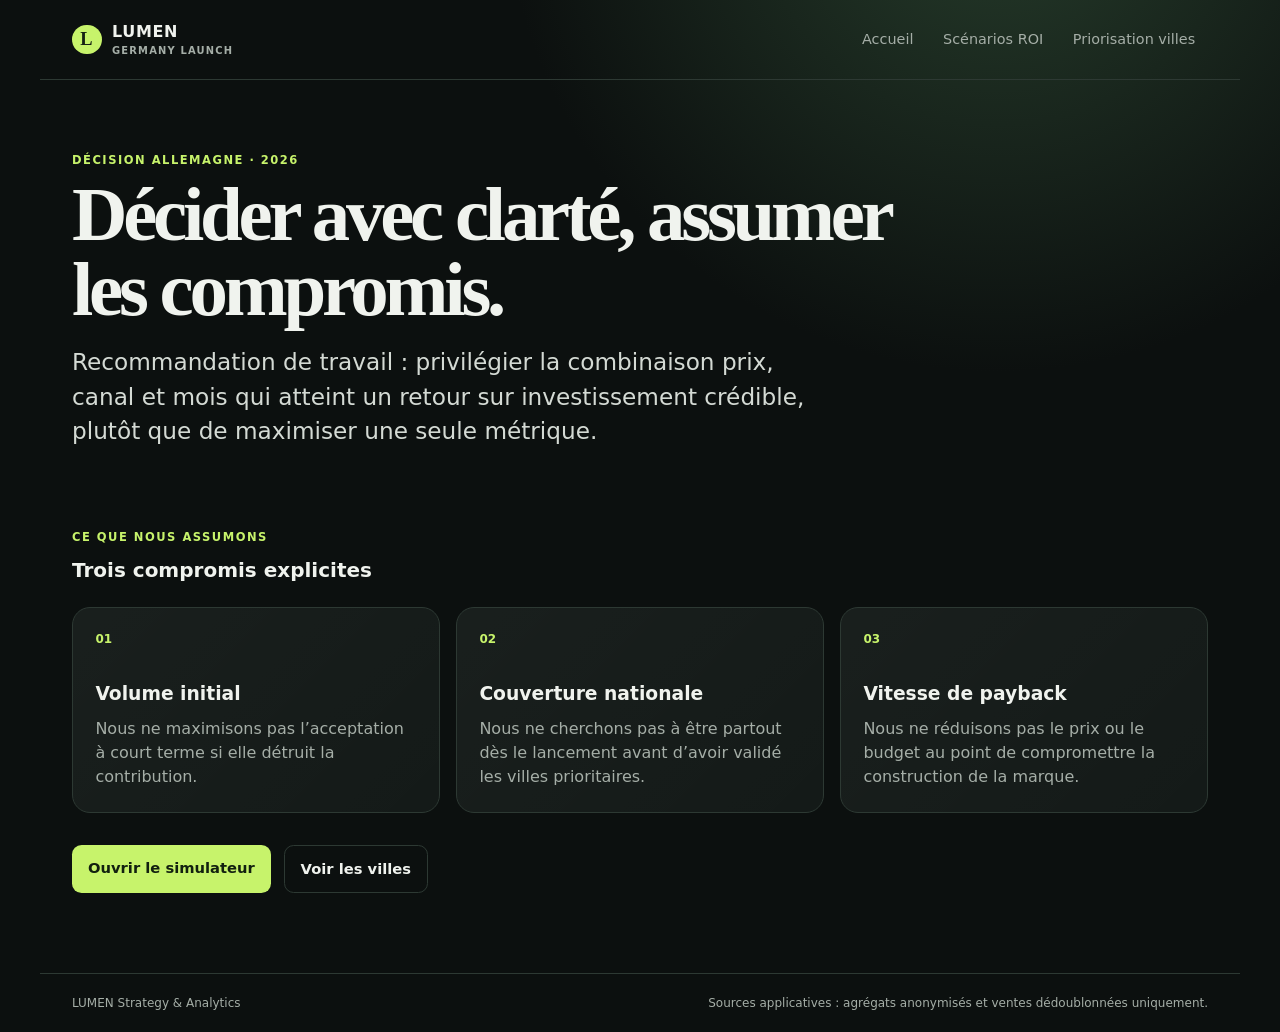
==== index.html @ 2d3fe807 "feat: add LUMEN decision app shell" ====
<!doctype html>
<html lang="fr">
  <head>
    <meta charset="UTF-8" />
    <meta name="viewport" content="width=device-width, initial-scale=1.0" />
    <meta
      name="description"
      content="LUMEN Germany launch decision workspace: ROI scenarios and city prioritisation."
    />
    <title>LUMEN — Germany launch decision</title>
    <link rel="stylesheet" href="styles.css" />
  </head>
  <body>
    <a class="skip-link" href="#main-content">Aller au contenu</a>
    <header class="site-header">
      <a class="brand" href="#home" aria-label="LUMEN, accueil">
        <span class="brand-mark">L</span>
        <span>LUMEN <small>Germany launch</small></span>
      </a>
      <nav class="main-nav" aria-label="Navigation principale">
        <a href="#home" data-route-link="home">Accueil</a>
        <a href="#simulator" data-route-link="simulator">Scénarios ROI</a>
        <a href="#cities" data-route-link="cities">Priorisation villes</a>
      </nav>
    </header>

    <main id="main-content" class="app-shell">
      <section id="home" class="view" data-view="home" aria-labelledby="home-title">
        <p class="eyebrow">Décision Allemagne · 2026</p>
        <h1 id="home-title">Décider avec clarté, assumer les compromis.</h1>
        <p class="recommendation">
          Recommandation de travail : privilégier la combinaison prix, canal et mois qui atteint un
          retour sur investissement crédible, plutôt que de maximiser une seule métrique.
        </p>

        <div class="section-heading">
          <p class="eyebrow">Ce que nous assumons</p>
          <h2>Trois compromis explicites</h2>
        </div>
        <div class="tradeoff-grid">
          <article class="tradeoff-card">
            <span class="card-index">01</span>
            <h3>Volume initial</h3>
            <p>Nous ne maximisons pas l’acceptation à court terme si elle détruit la contribution.</p>
          </article>
          <article class="tradeoff-card">
            <span class="card-index">02</span>
            <h3>Couverture nationale</h3>
            <p>Nous ne cherchons pas à être partout dès le lancement avant d’avoir validé les villes prioritaires.</p>
          </article>
          <article class="tradeoff-card">
            <span class="card-index">03</span>
            <h3>Vitesse de payback</h3>
            <p>Nous ne réduisons pas le prix ou le budget au point de compromettre la construction de la marque.</p>
          </article>
        </div>

        <div class="home-actions">
          <a class="button button-primary" href="#simulator">Ouvrir le simulateur</a>
          <a class="button button-secondary" href="#cities">Voir les villes</a>
        </div>
      </section>

      <section id="simulator" class="view" data-view="simulator" aria-labelledby="simulator-title" hidden>
        <div class="view-header">
          <div>
            <p class="eyebrow">Outil central</p>
            <h1 id="simulator-title">Simulateur ROI / scénario</h1>
          </div>
          <span class="status-pill" data-data-status>Connexion aux données agrégées…</span>
        </div>
        <p class="lede">Configurez un scénario de lancement ; les calculs seront ajoutés dans l’étape suivante.</p>

        <div class="simulator-layout">
          <section class="panel controls-panel" aria-labelledby="scenario-inputs-title">
            <div class="panel-heading">
              <p class="eyebrow">Entrées</p>
              <h2 id="scenario-inputs-title">Scénario</h2>
            </div>
            <div class="control-grid">
              <label>Prix public <span>À configurer</span><div class="control-placeholder"></div></label>
              <label>Mix de canaux <span>À configurer</span><div class="control-placeholder"></div></label>
              <label>Budget marketing <span>À configurer</span><div class="control-placeholder"></div></label>
              <label>Mois de lancement <span>À configurer</span><div class="control-placeholder"></div></label>
            </div>
          </section>

          <section class="panel results-panel" aria-labelledby="scenario-results-title">
            <div class="panel-heading">
              <p class="eyebrow">Sortie</p>
              <h2 id="scenario-results-title">Lecture du scénario</h2>
            </div>
            <div class="metric-grid" aria-label="Indicateurs de scénario à venir">
              <div><span>Contribution unitaire</span><strong>—</strong></div>
              <div><span>CAC estimé</span><strong>—</strong></div>
              <div><span>LTV : CAC</span><strong>—</strong></div>
              <div><span>Payback estimé</span><strong>—</strong></div>
            </div>
            <p class="empty-state">Les résultats seront calculés à précision complète puis arrondis uniquement à l’affichage.</p>
          </section>
        </div>

        <div class="diagnostic-grid">
          <section class="panel diagnostic-card" aria-labelledby="positioning-title">
            <p class="eyebrow">Diagnostic intégré</p>
            <h2 id="positioning-title">Positionnement prix</h2>
            <div class="chart-placeholder" aria-label="Emplacement du graphique de positionnement">Benchmark concurrentiel à venir</div>
          </section>
          <section class="panel diagnostic-card" aria-labelledby="timing-title">
            <p class="eyebrow">Diagnostic intégré</p>
            <h2 id="timing-title">Fenêtre de lancement</h2>
            <div class="chart-placeholder" aria-label="Emplacement du diagnostic de timing">Saisonnalité et contexte promotionnel à venir</div>
          </section>
        </div>
      </section>

      <section id="cities" class="view" data-view="cities" aria-labelledby="cities-title" hidden>
        <div class="view-header">
          <div>
            <p class="eyebrow">Où lancer</p>
            <h1 id="cities-title">Priorisation des villes</h1>
          </div>
          <span class="status-pill" data-data-status>Connexion aux données agrégées…</span>
        </div>
        <p class="lede">Le classement utilisera les agrégats ville entière. Les signaux segmentaires resteront accompagnés de leur niveau de fiabilité.</p>

        <section class="panel city-panel" aria-labelledby="city-ranking-title">
          <div class="panel-heading">
            <p class="eyebrow">Classement à venir</p>
            <h2 id="city-ranking-title">Villes candidates</h2>
          </div>
          <div class="table-placeholder" role="table" aria-label="Emplacement du classement des villes">
            <div role="row" class="table-header"><span>Rang</span><span>Ville</span><span>Signal client</span><span>Fiabilité</span></div>
            <div class="empty-state">Les agrégats de ville seront affichés ici, sans exposition des réponses individuelles.</div>
          </div>
        </section>
      </section>
    </main>

    <footer class="site-footer">
      <span>LUMEN Strategy &amp; Analytics</span>
      <span>Sources applicatives : agrégats anonymisés et ventes dédoublonnées uniquement.</span>
    </footer>
    <script src="app.js"></script>
  </body>
</html>
---- styles.css ----
:root {
  color-scheme: dark;
  --bg: #0c100f;
  --surface: #141a18;
  --surface-raised: #1b2420;
  --line: #2d3933;
  --text: #f0f3ee;
  --muted: #a5aea7;
  --accent: #c7f36b;
  --accent-deep: #97c646;
  --warning: #ffcb6b;
  --radius: 18px;
}

* { box-sizing: border-box; }
html { background: var(--bg); }
body { margin: 0; min-width: 320px; background: radial-gradient(circle at 78% -12%, #263c2b 0, transparent 31rem), var(--bg); color: var(--text); font: 16px/1.5 Inter, ui-sans-serif, system-ui, -apple-system, BlinkMacSystemFont, "Segoe UI", sans-serif; }
a { color: inherit; text-decoration: none; }

.skip-link { position: fixed; left: 1rem; top: -5rem; z-index: 10; padding: .7rem 1rem; border-radius: .5rem; background: var(--accent); color: #10150e; }
.skip-link:focus { top: 1rem; }
.site-header, .site-footer { display: flex; align-items: center; justify-content: space-between; gap: 1rem; max-width: 1200px; margin: 0 auto; padding: 1.25rem 2rem; }
.site-header { border-bottom: 1px solid var(--line); }
.brand { display: flex; align-items: center; gap: .65rem; font-weight: 750; letter-spacing: .04em; }
.brand-mark { display: grid; place-items: center; width: 1.85rem; height: 1.85rem; border-radius: 50%; background: var(--accent); color: #152014; font-family: Georgia, serif; font-size: 1.15rem; }
.brand small { display: block; color: var(--muted); font-size: .62rem; font-weight: 600; letter-spacing: .12em; text-transform: uppercase; }
.main-nav { display: flex; gap: .25rem; }
.main-nav a { padding: .55rem .8rem; border-radius: .5rem; color: var(--muted); font-size: .9rem; }
.main-nav a:hover, .main-nav a[aria-current="page"] { background: var(--surface-raised); color: var(--text); }

.app-shell { max-width: 1200px; min-height: calc(100vh - 146px); margin: 0 auto; padding: 4.5rem 2rem 5rem; }
.view { animation: appear .2s ease-out; }
@keyframes appear { from { opacity: 0; transform: translateY(5px); } to { opacity: 1; transform: none; } }
h1, h2, h3, p { margin-top: 0; }
h1 { max-width: 850px; margin-bottom: 1.1rem; font-family: Georgia, "Times New Roman", serif; font-size: clamp(2.6rem, 6vw, 5.7rem); line-height: .97; letter-spacing: -.055em; }
h2 { margin-bottom: .45rem; font-size: 1.25rem; }
h3 { margin-bottom: .55rem; }
.eyebrow { margin-bottom: .55rem; color: var(--accent); font-size: .72rem; font-weight: 750; letter-spacing: .13em; text-transform: uppercase; }
.recommendation { max-width: 760px; margin-bottom: 5rem; color: #d4dad4; font-size: clamp(1.15rem, 2vw, 1.45rem); }
.section-heading { margin-bottom: 1.35rem; }
.tradeoff-grid, .diagnostic-grid { display: grid; grid-template-columns: repeat(3, 1fr); gap: 1rem; }
.tradeoff-card, .panel { border: 1px solid var(--line); border-radius: var(--radius); background: linear-gradient(135deg, rgba(255,255,255,.025), rgba(255,255,255,0)), var(--surface); }
.tradeoff-card { min-height: 190px; padding: 1.4rem; }
.tradeoff-card p { margin-bottom: 0; color: var(--muted); }
.card-index { display: block; margin-bottom: 2rem; color: var(--accent); font-size: .75rem; font-weight: 800; }
.home-actions { display: flex; gap: .8rem; margin-top: 2rem; }
.button { padding: .75rem 1rem; border-radius: .6rem; font-size: .92rem; font-weight: 750; }
.button-primary { background: var(--accent); color: #12200f; }
.button-secondary { border: 1px solid var(--line); color: var(--text); }

.view-header { display: flex; align-items: flex-start; justify-content: space-between; gap: 1rem; }
.view-header h1 { font-size: clamp(2.3rem, 5vw, 4.2rem); }
.lede { max-width: 710px; margin: 1rem 0 2.1rem; color: var(--muted); }
.status-pill { flex: 0 0 auto; margin-top: .2rem; padding: .35rem .55rem; border: 1px solid var(--line); border-radius: 999px; color: var(--muted); font-size: .72rem; }
.simulator-layout { display: grid; grid-template-columns: minmax(300px, .9fr) 1.1fr; gap: 1rem; }
.panel { padding: 1.45rem; }
.panel-heading { margin-bottom: 1.4rem; }
.panel-heading .eyebrow { margin-bottom: .25rem; }
.control-grid { display: grid; grid-template-columns: repeat(2, 1fr); gap: 1rem; }
.control-grid label { color: var(--text); font-size: .87rem; font-weight: 650; }
.control-grid label span { display: block; margin: .25rem 0 .45rem; color: var(--muted); font-size: .75rem; font-weight: 400; }
.control-placeholder { height: 2.3rem; border: 1px dashed #48584f; border-radius: .45rem; background: rgba(0,0,0,.1); }
.metric-grid { display: grid; grid-template-columns: repeat(2, 1fr); overflow: hidden; border: 1px solid var(--line); border-radius: .7rem; }
.metric-grid div { min-height: 105px; padding: 1rem; border-right: 1px solid var(--line); border-bottom: 1px solid var(--line); }
.metric-grid div:nth-child(2n) { border-right: 0; }
.metric-grid div:nth-last-child(-n+2) { border-bottom: 0; }
.metric-grid span { display: block; color: var(--muted); font-size: .78rem; }
.metric-grid strong { display: block; margin-top: .5rem; color: var(--accent); font-size: 1.65rem; }
.empty-state { margin: 1.25rem 0 0; color: var(--muted); font-size: .9rem; }
.diagnostic-grid { grid-template-columns: repeat(2, 1fr); margin-top: 1rem; }
.chart-placeholder { display: grid; place-items: center; min-height: 170px; border: 1px dashed #48584f; border-radius: .7rem; color: var(--muted); font-size: .88rem; }
.city-panel { max-width: 900px; }
.table-placeholder { overflow: hidden; border: 1px solid var(--line); border-radius: .7rem; }
.table-header { display: grid; grid-template-columns: 80px 1.2fr 1fr 1fr; gap: .5rem; padding: .8rem 1rem; background: var(--surface-raised); color: var(--muted); font-size: .76rem; font-weight: 750; text-transform: uppercase; letter-spacing: .07em; }
.table-placeholder .empty-state { padding: 2.2rem 1rem; margin: 0; text-align: center; }
.site-footer { border-top: 1px solid var(--line); color: var(--muted); font-size: .75rem; }

@media (max-width: 760px) {
  .site-header, .site-footer { padding: 1rem; }
  .site-header { align-items: flex-start; }
  .main-nav { flex-wrap: wrap; justify-content: flex-end; }
  .app-shell { padding: 3.3rem 1rem; }
  .tradeoff-grid, .simulator-layout, .diagnostic-grid { grid-template-columns: 1fr; }
  .view-header { display: block; }
  .status-pill { display: inline-block; margin-top: .25rem; }
  .control-grid { grid-template-columns: 1fr; }
  .site-footer { align-items: flex-start; flex-direction: column; }
}
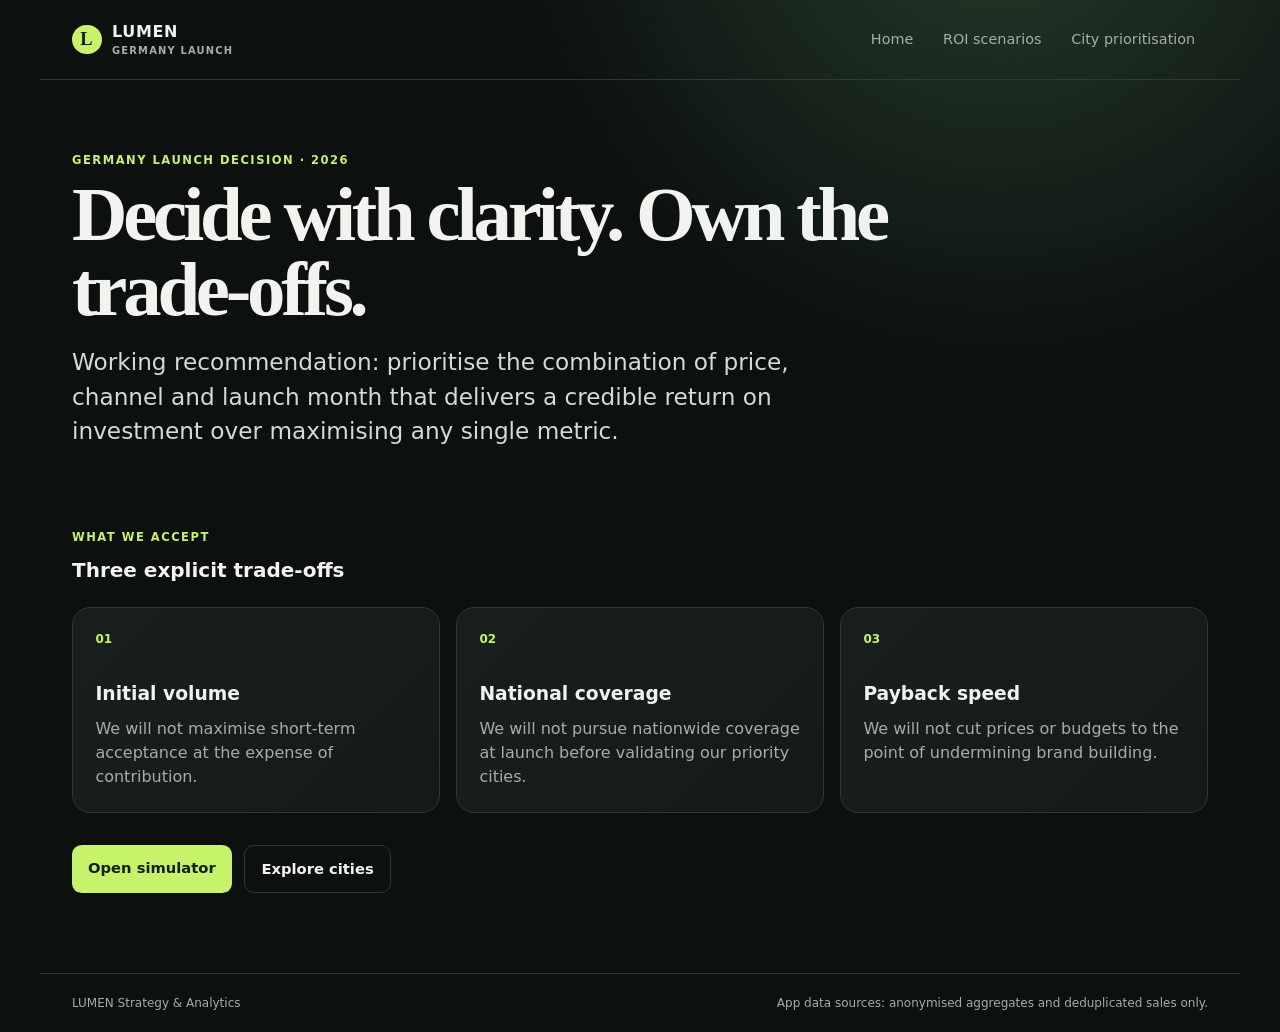
==== commit fbb8f592: "chore: translate app interface to English" ====
--- a/index.html
+++ b/index.html
@@ -1,5 +1,5 @@
 <!doctype html>
-<html lang="fr">
+<html lang="en">
   <head>
     <meta charset="UTF-8" />
     <meta name="viewport" content="width=device-width, initial-scale=1.0" />
@@ -11,105 +11,105 @@
     <link rel="stylesheet" href="styles.css" />
   </head>
   <body>
-    <a class="skip-link" href="#main-content">Aller au contenu</a>
+    <a class="skip-link" href="#main-content">Skip to content</a>
     <header class="site-header">
-      <a class="brand" href="#home" aria-label="LUMEN, accueil">
+      <a class="brand" href="#home" aria-label="LUMEN, home">
         <span class="brand-mark">L</span>
         <span>LUMEN <small>Germany launch</small></span>
       </a>
-      <nav class="main-nav" aria-label="Navigation principale">
-        <a href="#home" data-route-link="home">Accueil</a>
-        <a href="#simulator" data-route-link="simulator">Scénarios ROI</a>
-        <a href="#cities" data-route-link="cities">Priorisation villes</a>
+      <nav class="main-nav" aria-label="Main navigation">
+        <a href="#home" data-route-link="home">Home</a>
+        <a href="#simulator" data-route-link="simulator">ROI scenarios</a>
+        <a href="#cities" data-route-link="cities">City prioritisation</a>
       </nav>
     </header>
 
     <main id="main-content" class="app-shell">
       <section id="home" class="view" data-view="home" aria-labelledby="home-title">
-        <p class="eyebrow">Décision Allemagne · 2026</p>
-        <h1 id="home-title">Décider avec clarté, assumer les compromis.</h1>
+        <p class="eyebrow">Germany launch decision · 2026</p>
+        <h1 id="home-title">Decide with clarity. Own the trade-offs.</h1>
         <p class="recommendation">
-          Recommandation de travail : privilégier la combinaison prix, canal et mois qui atteint un
-          retour sur investissement crédible, plutôt que de maximiser une seule métrique.
+          Working recommendation: prioritise the combination of price, channel and launch month
+          that delivers a credible return on investment over maximising any single metric.
         </p>
 
         <div class="section-heading">
-          <p class="eyebrow">Ce que nous assumons</p>
-          <h2>Trois compromis explicites</h2>
+          <p class="eyebrow">What we accept</p>
+          <h2>Three explicit trade-offs</h2>
         </div>
         <div class="tradeoff-grid">
           <article class="tradeoff-card">
             <span class="card-index">01</span>
-            <h3>Volume initial</h3>
-            <p>Nous ne maximisons pas l’acceptation à court terme si elle détruit la contribution.</p>
+            <h3>Initial volume</h3>
+            <p>We will not maximise short-term acceptance at the expense of contribution.</p>
           </article>
           <article class="tradeoff-card">
             <span class="card-index">02</span>
-            <h3>Couverture nationale</h3>
-            <p>Nous ne cherchons pas à être partout dès le lancement avant d’avoir validé les villes prioritaires.</p>
+            <h3>National coverage</h3>
+            <p>We will not pursue nationwide coverage at launch before validating our priority cities.</p>
           </article>
           <article class="tradeoff-card">
             <span class="card-index">03</span>
-            <h3>Vitesse de payback</h3>
-            <p>Nous ne réduisons pas le prix ou le budget au point de compromettre la construction de la marque.</p>
+            <h3>Payback speed</h3>
+            <p>We will not cut prices or budgets to the point of undermining brand building.</p>
           </article>
         </div>
 
         <div class="home-actions">
-          <a class="button button-primary" href="#simulator">Ouvrir le simulateur</a>
-          <a class="button button-secondary" href="#cities">Voir les villes</a>
+          <a class="button button-primary" href="#simulator">Open simulator</a>
+          <a class="button button-secondary" href="#cities">Explore cities</a>
         </div>
       </section>
 
       <section id="simulator" class="view" data-view="simulator" aria-labelledby="simulator-title" hidden>
         <div class="view-header">
           <div>
-            <p class="eyebrow">Outil central</p>
-            <h1 id="simulator-title">Simulateur ROI / scénario</h1>
+            <p class="eyebrow">Core tool</p>
+            <h1 id="simulator-title">ROI / scenario simulator</h1>
           </div>
-          <span class="status-pill" data-data-status>Connexion aux données agrégées…</span>
+          <span class="status-pill" data-data-status>Connecting to aggregated data…</span>
         </div>
-        <p class="lede">Configurez un scénario de lancement ; les calculs seront ajoutés dans l’étape suivante.</p>
+        <p class="lede">Configure a launch scenario; calculations will be added in the next step.</p>
 
         <div class="simulator-layout">
           <section class="panel controls-panel" aria-labelledby="scenario-inputs-title">
             <div class="panel-heading">
-              <p class="eyebrow">Entrées</p>
-              <h2 id="scenario-inputs-title">Scénario</h2>
+              <p class="eyebrow">Inputs</p>
+              <h2 id="scenario-inputs-title">Scenario</h2>
             </div>
             <div class="control-grid">
-              <label>Prix public <span>À configurer</span><div class="control-placeholder"></div></label>
-              <label>Mix de canaux <span>À configurer</span><div class="control-placeholder"></div></label>
-              <label>Budget marketing <span>À configurer</span><div class="control-placeholder"></div></label>
-              <label>Mois de lancement <span>À configurer</span><div class="control-placeholder"></div></label>
+              <label>Retail price <span>To be configured</span><div class="control-placeholder"></div></label>
+              <label>Channel mix <span>To be configured</span><div class="control-placeholder"></div></label>
+              <label>Marketing budget <span>To be configured</span><div class="control-placeholder"></div></label>
+              <label>Launch month <span>To be configured</span><div class="control-placeholder"></div></label>
             </div>
           </section>
 
           <section class="panel results-panel" aria-labelledby="scenario-results-title">
             <div class="panel-heading">
-              <p class="eyebrow">Sortie</p>
-              <h2 id="scenario-results-title">Lecture du scénario</h2>
+              <p class="eyebrow">Output</p>
+              <h2 id="scenario-results-title">Scenario results</h2>
             </div>
-            <div class="metric-grid" aria-label="Indicateurs de scénario à venir">
-              <div><span>Contribution unitaire</span><strong>—</strong></div>
-              <div><span>CAC estimé</span><strong>—</strong></div>
+            <div class="metric-grid" aria-label="Scenario metrics coming soon">
+              <div><span>Unit contribution</span><strong>—</strong></div>
+              <div><span>Estimated CAC</span><strong>—</strong></div>
               <div><span>LTV : CAC</span><strong>—</strong></div>
-              <div><span>Payback estimé</span><strong>—</strong></div>
+              <div><span>Estimated payback</span><strong>—</strong></div>
             </div>
-            <p class="empty-state">Les résultats seront calculés à précision complète puis arrondis uniquement à l’affichage.</p>
+            <p class="empty-state">Results will be calculated at full precision and rounded only for display.</p>
           </section>
         </div>
 
         <div class="diagnostic-grid">
           <section class="panel diagnostic-card" aria-labelledby="positioning-title">
-            <p class="eyebrow">Diagnostic intégré</p>
-            <h2 id="positioning-title">Positionnement prix</h2>
-            <div class="chart-placeholder" aria-label="Emplacement du graphique de positionnement">Benchmark concurrentiel à venir</div>
+            <p class="eyebrow">Integrated diagnostic</p>
+            <h2 id="positioning-title">Price positioning</h2>
+            <div class="chart-placeholder" aria-label="Price positioning chart placeholder">Competitor benchmark coming soon</div>
           </section>
           <section class="panel diagnostic-card" aria-labelledby="timing-title">
-            <p class="eyebrow">Diagnostic intégré</p>
-            <h2 id="timing-title">Fenêtre de lancement</h2>
-            <div class="chart-placeholder" aria-label="Emplacement du diagnostic de timing">Saisonnalité et contexte promotionnel à venir</div>
+            <p class="eyebrow">Integrated diagnostic</p>
+            <h2 id="timing-title">Launch window</h2>
+            <div class="chart-placeholder" aria-label="Launch timing diagnostic placeholder">Seasonality and promotional context coming soon</div>
           </section>
         </div>
       </section>
@@ -117,21 +117,21 @@
       <section id="cities" class="view" data-view="cities" aria-labelledby="cities-title" hidden>
         <div class="view-header">
           <div>
-            <p class="eyebrow">Où lancer</p>
-            <h1 id="cities-title">Priorisation des villes</h1>
+            <p class="eyebrow">Where to launch</p>
+            <h1 id="cities-title">City prioritisation</h1>
           </div>
-          <span class="status-pill" data-data-status>Connexion aux données agrégées…</span>
+          <span class="status-pill" data-data-status>Connecting to aggregated data…</span>
         </div>
-        <p class="lede">Le classement utilisera les agrégats ville entière. Les signaux segmentaires resteront accompagnés de leur niveau de fiabilité.</p>
+        <p class="lede">Rankings will use city-level aggregates. Segment insights will include their sample reliability level.</p>
 
         <section class="panel city-panel" aria-labelledby="city-ranking-title">
           <div class="panel-heading">
-            <p class="eyebrow">Classement à venir</p>
-            <h2 id="city-ranking-title">Villes candidates</h2>
+            <p class="eyebrow">Rankings coming soon</p>
+            <h2 id="city-ranking-title">Candidate cities</h2>
           </div>
-          <div class="table-placeholder" role="table" aria-label="Emplacement du classement des villes">
-            <div role="row" class="table-header"><span>Rang</span><span>Ville</span><span>Signal client</span><span>Fiabilité</span></div>
-            <div class="empty-state">Les agrégats de ville seront affichés ici, sans exposition des réponses individuelles.</div>
+          <div class="table-placeholder" role="table" aria-label="City rankings placeholder">
+            <div role="row" class="table-header"><span>Rank</span><span>City</span><span>Customer signal</span><span>Reliability</span></div>
+            <div class="empty-state">City-level aggregates will appear here, with no individual responses exposed.</div>
           </div>
         </section>
       </section>
@@ -139,7 +139,7 @@
 
     <footer class="site-footer">
       <span>LUMEN Strategy &amp; Analytics</span>
-      <span>Sources applicatives : agrégats anonymisés et ventes dédoublonnées uniquement.</span>
+      <span>App data sources: anonymised aggregates and deduplicated sales only.</span>
     </footer>
     <script src="app.js"></script>
   </body>
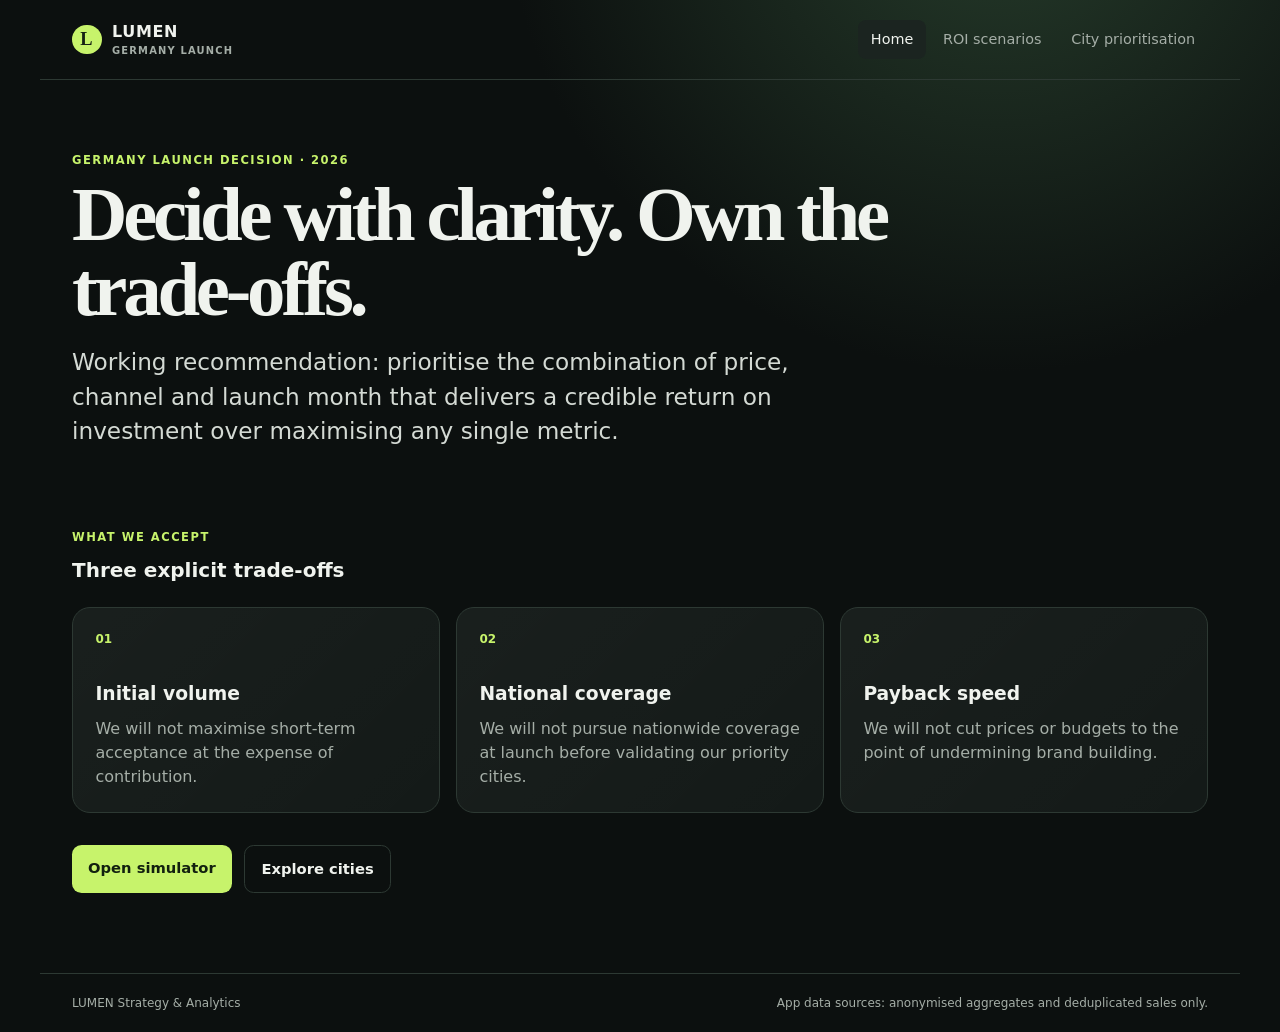
==== commit bea36b45: "feat: wire simulator UI to calculation engine" ====
--- a/index.html
+++ b/index.html
@@ -67,9 +67,9 @@
             <p class="eyebrow">Core tool</p>
             <h1 id="simulator-title">ROI / scenario simulator</h1>
           </div>
-          <span class="status-pill" data-data-status>Connecting to aggregated data…</span>
+          <span class="status-pill" id="simulator-status" role="status">Loading simulator…</span>
         </div>
-        <p class="lede">Configure a launch scenario; calculations will be added in the next step.</p>
+        <p class="lede">Adjust price, channel mix, marketing budget and CAC to see the return and the trade-off you are choosing.</p>
 
         <div class="simulator-layout">
           <section class="panel controls-panel" aria-labelledby="scenario-inputs-title">
@@ -77,12 +77,36 @@
               <p class="eyebrow">Inputs</p>
               <h2 id="scenario-inputs-title">Scenario</h2>
             </div>
-            <div class="control-grid">
-              <label>Retail price <span>To be configured</span><div class="control-placeholder"></div></label>
-              <label>Channel mix <span>To be configured</span><div class="control-placeholder"></div></label>
-              <label>Marketing budget <span>To be configured</span><div class="control-placeholder"></div></label>
-              <label>Launch month <span>To be configured</span><div class="control-placeholder"></div></label>
-            </div>
+            <form id="scenario-form">
+              <fieldset id="scenario-controls" disabled>
+                <legend class="sr-only">Launch scenario inputs</legend>
+                <div class="control-grid">
+                  <label for="price">Retail price (€)
+                    <span>Acceptance tested from €1.79 to €2.59</span>
+                    <input id="price" name="price" type="number" min="0.01" step="0.01" value="2.29" required>
+                  </label>
+                  <label for="budget">Marketing budget (€)
+                    <span>Total acquisition spend</span>
+                    <input id="budget" name="budget" type="number" min="0.01" step="0.01" value="120000" required>
+                  </label>
+                  <label for="cac">CAC (€ / acquired customer)
+                    <span>Your scenario assumption</span>
+                    <input id="cac" name="cac" type="number" min="0.01" step="0.01" value="44" required>
+                  </label>
+                </div>
+                <fieldset class="channel-mix">
+                  <legend>Channel mix · share of units (%)</legend>
+                  <div class="control-grid">
+                    <label for="mix-dtc">DTC Online<input id="mix-dtc" type="number" min="0" max="100" step="0.1" value="40" required></label>
+                    <label for="mix-retail">Retail/Grocery<input id="mix-retail" type="number" min="0" max="100" step="0.1" value="30" required></label>
+                    <label for="mix-gym">Gym &amp; Office<input id="mix-gym" type="number" min="0" max="100" step="0.1" value="30" required></label>
+                  </div>
+                  <p id="mix-total" class="input-help">Total: 100%. Shares must add up to 100%.</p>
+                </fieldset>
+              </fieldset>
+              <p id="scenario-error" class="validation-message" role="alert" hidden></p>
+              <button id="retry-simulator" class="button button-secondary" type="button" hidden>Retry loading</button>
+            </form>
           </section>
 
           <section class="panel results-panel" aria-labelledby="scenario-results-title">
@@ -90,13 +114,30 @@
               <p class="eyebrow">Output</p>
               <h2 id="scenario-results-title">Scenario results</h2>
             </div>
-            <div class="metric-grid" aria-label="Scenario metrics coming soon">
-              <div><span>Unit contribution</span><strong>—</strong></div>
-              <div><span>Estimated CAC</span><strong>—</strong></div>
-              <div><span>LTV : CAC</span><strong>—</strong></div>
-              <div><span>Estimated payback</span><strong>—</strong></div>
+            <div id="scenario-output" aria-live="polite" aria-atomic="true">
+              <div class="metric-grid" aria-label="Calculated scenario metrics">
+                <div><span>Unit contribution</span><strong data-metric="contribution">—</strong></div>
+                <div><span>CAC assumption</span><strong data-metric="cac">—</strong></div>
+                <div><span>LTV : CAC</span><strong data-metric="ratio">—</strong></div>
+                <div><span>Estimated payback</span><strong data-metric="payback">—</strong></div>
+                <div><span>Estimated acceptance</span><strong data-metric="acceptance">—</strong></div>
+                <div><span>Expected customers acquired</span><strong data-metric="customers">—</strong></div>
+                <div><span>Contribution LTV</span><strong data-metric="ltv">—</strong></div>
+                <div><span>Gap to 3:1 target</span><strong data-metric="gap">—</strong></div>
+              </div>
+              <p id="target-status" class="target-status"></p>
+              <p id="scenario-warning" class="validation-message" hidden></p>
+              <div class="decision-note">
+                <h3>Who this serves — and what we give up</h3>
+                <p id="scenario-tradeoff">Your scenario assessment will appear once the inputs are ready.</p>
+              </div>
             </div>
-            <p class="empty-state">Results will be calculated at full precision and rounded only for display.</p>
+            <details class="model-notes">
+              <summary>How to read these results</summary>
+              <p>Clients acquired = budget / CAC. Acceptance is a separate survey estimate; it is not applied a second time to customer acquisition. Increasing budget scales customers, not per-customer returns.</p>
+              <p>LTV and payback assume stable monthly purchases and an extrapolated customer lifetime calibrated from the historical LTV treated as net revenue. These are scenario assumptions, not observed German retention.</p>
+              <p>The leadership assessment uses €2.19 as a premium-price proxy for Jonas and the 3:1 return target for Elena. It does not measure brand perception or prove a launch recommendation. Under a fixed lifetime, LTV:CAC and payback are mathematically linked.</p>
+            </details>
           </section>
         </div>
 
@@ -141,6 +182,6 @@
       <span>LUMEN Strategy &amp; Analytics</span>
       <span>App data sources: anonymised aggregates and deduplicated sales only.</span>
     </footer>
-    <script src="app.js"></script>
+    <script type="module" src="app.js"></script>
   </body>
 </html>
--- a/styles.css
+++ b/styles.css
@@ -60,6 +60,27 @@
 .control-grid label { color: var(--text); font-size: .87rem; font-weight: 650; }
 .control-grid label span { display: block; margin: .25rem 0 .45rem; color: var(--muted); font-size: .75rem; font-weight: 400; }
 .control-placeholder { height: 2.3rem; border: 1px dashed #48584f; border-radius: .45rem; background: rgba(0,0,0,.1); }
+fieldset { min-width: 0; }
+#scenario-controls { margin: 0; padding: 0; border: 0; }
+.sr-only { position: absolute; width: 1px; height: 1px; overflow: hidden; clip-path: inset(50%); white-space: nowrap; }
+input { display: block; width: 100%; min-width: 0; margin-top: .45rem; padding: .65rem; border: 1px solid #59665e; border-radius: .45rem; background: var(--bg); color: var(--text); font: inherit; }
+input:focus-visible, button:focus-visible, a:focus-visible, summary:focus-visible { outline: 2px solid var(--accent); outline-offset: 3px; }
+input[aria-invalid="true"] { border-color: var(--warning); }
+.channel-mix { margin: 1.4rem 0 0; padding: 1rem; border: 1px solid var(--line); border-radius: .6rem; }
+.channel-mix legend { font-size: .85rem; }
+.input-help, .model-notes { color: var(--muted); font-size: .82rem; }
+.input-help { margin: 1rem 0 0; }
+.validation-message { color: var(--warning); font-size: .87rem; margin: 1rem 0; }
+.target-status { margin: 1rem 0; font-weight: 700; }
+.target-status[data-state="pass"] { color: var(--accent); }
+.target-status[data-state="fail"] { color: var(--warning); }
+.decision-note { padding: 1rem; border-left: 3px solid var(--accent); background: var(--surface-raised); border-radius: .3rem; }
+.decision-note h3 { font-size: .95rem; }
+.decision-note p { margin: 0; font-size: .92rem; }
+.model-notes { margin-top: 1rem; }
+.model-notes summary { cursor: pointer; }
+.model-notes p { margin: .8rem 0 0; }
+button { cursor: pointer; font-family: inherit; }
 .metric-grid { display: grid; grid-template-columns: repeat(2, 1fr); overflow: hidden; border: 1px solid var(--line); border-radius: .7rem; }
 .metric-grid div { min-height: 105px; padding: 1rem; border-right: 1px solid var(--line); border-bottom: 1px solid var(--line); }
 .metric-grid div:nth-child(2n) { border-right: 0; }
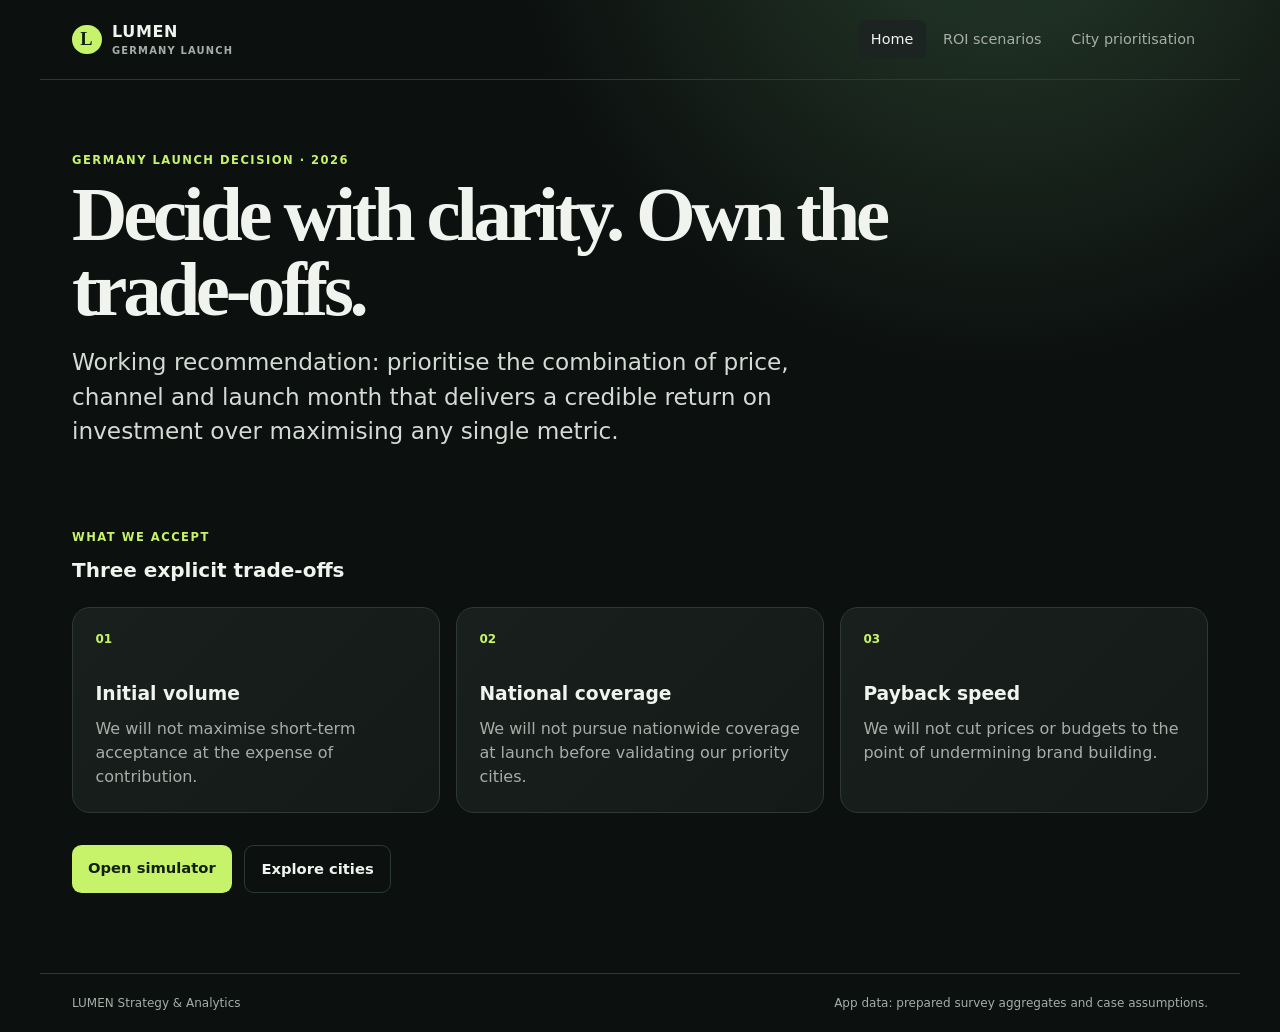
==== commit 25f51a5a: "feat: add city prioritisation with adjustable criteria" ====
--- a/index.html
+++ b/index.html
@@ -161,26 +161,86 @@
             <p class="eyebrow">Where to launch</p>
             <h1 id="cities-title">City prioritisation</h1>
           </div>
-          <span class="status-pill" data-data-status>Connecting to aggregated data…</span>
-        </div>
-        <p class="lede">Rankings will use city-level aggregates. Segment insights will include their sample reliability level.</p>
-
-        <section class="panel city-panel" aria-labelledby="city-ranking-title">
+          <span class="status-pill" id="city-status" role="status">Loading city data…</span>
+        </div>
+        <p class="lede">Choose what matters for the first launch. Compare five cities on market size, growth and wellness survey share, and see the trade-off as you change the weights.</p>
+
+        <section class="panel city-weights" aria-labelledby="city-weights-title">
           <div class="panel-heading">
-            <p class="eyebrow">Rankings coming soon</p>
-            <h2 id="city-ranking-title">Candidate cities</h2>
+            <p class="eyebrow">Your criteria</p>
+            <h2 id="city-weights-title">What should lead the decision?</h2>
           </div>
-          <div class="table-placeholder" role="table" aria-label="City rankings placeholder">
-            <div role="row" class="table-header"><span>Rank</span><span>City</span><span>Customer signal</span><span>Reliability</span></div>
-            <div class="empty-state">City-level aggregates will appear here, with no individual responses exposed.</div>
-          </div>
+          <form id="city-form">
+            <fieldset id="city-controls" disabled>
+              <legend class="sr-only">Criterion importance, from 0 to 100; weights are normalised automatically</legend>
+              <div class="city-weight-grid">
+                <label for="weight-marketSizeEur"><span class="criterion-label"><i class="criterion-0"></i>Market size <output id="share-marketSizeEur" for="weight-marketSizeEur">—</output></span>
+                  <span class="weight-description">National market × illustrative regional share</span>
+                  <input id="weight-marketSizeEur" type="range" min="0" max="100" step="1" value="50" aria-describedby="city-weight-help">
+                </label>
+                <label for="weight-growth"><span class="criterion-label"><i class="criterion-1"></i>Regional growth <output id="share-growth" for="weight-growth">—</output></span>
+                  <span class="weight-description">Regional CAGR assumption from Exhibit 1</span>
+                  <input id="weight-growth" type="range" min="0" max="100" step="1" value="50" aria-describedby="city-weight-help">
+                </label>
+                <label for="weight-wellnessDensity"><span class="criterion-label"><i class="criterion-2"></i>Wellness density <output id="share-wellnessDensity" for="weight-wellnessDensity">—</output></span>
+                  <span class="weight-description">Proxy: wellness respondents / city sample</span>
+                  <input id="weight-wellnessDensity" type="range" min="0" max="100" step="1" value="50" aria-describedby="city-weight-help city-proxy-note">
+                </label>
+              </div>
+              <div class="city-weight-footer">
+                <p id="city-weight-help" class="input-help">Move importance from 0 to 100. Displayed weights divide each importance by their total. Equal weights are a starting point, not a recommendation.</p>
+                <button id="city-reset-weights" type="button" class="button button-secondary">Reset to equal weights</button>
+              </div>
+            </fieldset>
+          </form>
+          <p id="city-weight-summary" class="sr-only" aria-live="polite"></p>
+          <p id="city-error" class="validation-message" role="alert" hidden></p>
+          <button id="retry-cities" type="button" class="button button-secondary" hidden>Retry loading</button>
         </section>
+
+        <div id="city-results" hidden>
+          <section class="panel city-panel" aria-labelledby="city-ranking-title">
+            <div class="panel-heading">
+              <p class="eyebrow">Relative priorities</p>
+              <h2 id="city-ranking-title">Candidate cities</h2>
+              <p id="city-ranking-summary" aria-live="polite"></p>
+            </div>
+            <div class="city-table-scroll" role="region" aria-label="City ranking table; scroll horizontally on small screens" tabindex="0">
+              <table class="city-table">
+                <caption class="sr-only">Weighted city ranking with contributions, raw inputs and change from equal weights</caption>
+                <thead><tr><th scope="col">Rank</th><th scope="col">City / sample</th><th scope="col">Priority index / 100</th><th scope="col">Market size<br><small>2026 · illustrative</small></th><th scope="col">Growth<br><small>CAGR</small></th><th scope="col">Wellness<br><small>Survey share</small></th><th scope="col">Rank change<br><small>vs equal weights</small></th></tr></thead>
+                <tbody id="city-ranking-body"></tbody>
+              </table>
+            </div>
+            <p class="input-help">Bar colours match the three criteria above. Contributions add to the index before display rounding. Ties share a rank; tied cities appear alphabetically. Select a city to inspect its survey evidence.</p>
+            <div class="decision-note city-tradeoff"><h3>The trade-off</h3><p id="city-tradeoff"></p></div>
+            <details class="model-notes">
+              <summary>Scoring, sources and limits</summary>
+              <p id="city-source-context"></p>
+              <p>Each criterion is scaled across these five cities: 100 × (city value − lowest value) / (highest − lowest). The index is the sum of the three scaled values × your normalised weights. A criterion identical across all cities gets 50 for everyone. Zero means lowest in this comparison, not no opportunity.</p>
+              <p id="city-proxy-note">Wellness density is a proxy: the share of Urban Wellness Professionals among all respondents in each city. This is survey composition, not a measured population share or a count of wellness venues. The survey has not been population-weighted. City purchase intent is context only.</p>
+              <p>Reliability is a sample-size flag, not statistical confidence: n ≥ 15 reliable; n = 8–14 directional; n &lt; 8 insufficient. Only city-level inputs enter the ranking. All segment-level averages are diagnostic only; intent is withheld for n &lt; 8. Ranking is unavailable if a candidate city's total sample falls below 15.</p>
+              <p>The regional shares and growth rates are illustrative case assumptions. This screen does not estimate LUMEN market share, city acquisition costs, distribution access or city ROI. Small score gaps do not establish a meaningful difference.</p>
+            </details>
+            <p id="city-other-context" class="input-help"></p>
+          </section>
+
+          <section class="panel city-diagnostics" aria-labelledby="city-diagnostic-title">
+            <div class="city-diagnostic-heading">
+              <div><p class="eyebrow">Evidence behind the comparison</p><h2 id="city-diagnostic-title">City survey diagnostics</h2></div>
+              <label for="city-diagnostic-select">Inspect city <select id="city-diagnostic-select"></select></label>
+            </div>
+            <p id="city-survey-summary"></p>
+            <p class="input-help">Segment averages below never change the ranking. Small samples limit interpretation even when a city total passes the reliability threshold.</p>
+            <div id="city-segment-diagnostics" class="city-segment-grid"></div>
+          </section>
+        </div>
       </section>
     </main>
 
     <footer class="site-footer">
       <span>LUMEN Strategy &amp; Analytics</span>
-      <span>App data sources: anonymised aggregates and deduplicated sales only.</span>
+      <span>App data: prepared survey aggregates and case assumptions.</span>
     </footer>
     <script type="module" src="app.js"></script>
   </body>
--- a/styles.css
+++ b/styles.css
@@ -90,7 +90,51 @@
 .empty-state { margin: 1.25rem 0 0; color: var(--muted); font-size: .9rem; }
 .diagnostic-grid { grid-template-columns: repeat(2, 1fr); margin-top: 1rem; }
 .chart-placeholder { display: grid; place-items: center; min-height: 170px; border: 1px dashed #48584f; border-radius: .7rem; color: var(--muted); font-size: .88rem; }
-.city-panel { max-width: 900px; }
+.city-panel, .city-diagnostics { margin-top: 1rem; }
+.city-weight-grid { display: grid; grid-template-columns: repeat(3, minmax(0, 1fr)); gap: 1.5rem; }
+#city-controls { border: 0; padding: 0; margin: 0; }
+.criterion-label { display: flex; align-items: center; gap: .5rem; font-size: .9rem; font-weight: 650; }
+.criterion-label i { width: .6rem; height: .6rem; border-radius: 50%; flex-shrink: 0; }
+.criterion-label output { margin-left: auto; color: var(--accent); font-variant-numeric: tabular-nums; }
+.weight-description { display: block; min-height: 2.5rem; margin-top: .4rem; color: var(--muted); font-size: .75rem; }
+.city-weight-grid input { accent-color: var(--accent); padding: 0; cursor: pointer; min-height: 1.7rem; }
+.city-weight-footer { display: flex; align-items: center; gap: 1.5rem; margin-top: 1rem; }
+.city-weight-footer p { margin: 0; flex: 1; }
+.city-weight-footer button { flex-shrink: 0; }
+.city-table-scroll { overflow-x: auto; }
+.city-table-scroll:focus-visible, select:focus-visible { outline: 2px solid var(--accent); outline-offset: 3px; }
+.city-table { width: 100%; min-width: 820px; border-collapse: collapse; text-align: left; font-size: .85rem; }
+.city-table th, .city-table td { padding: 1rem .65rem; border-bottom: 1px solid var(--line); }
+.city-table thead th { background: var(--surface-raised); font-size: .75rem; color: var(--muted); }
+.city-table tbody th { min-width: 135px; }
+.city-table tbody tr:first-child { background: rgba(199, 243, 107, .04); }
+.city-table small { display: block; font-size: .69rem; font-weight: 400; color: var(--muted); }
+.city-table td:nth-child(3) { width: 30%; min-width: 210px; }
+.city-select { padding: .25rem 0; border: 0; border-bottom: 1px dotted var(--accent); background: transparent; color: var(--text); font-size: 1rem; font-weight: 700; }
+.city-select:hover { color: var(--accent); }
+.city-rank { color: var(--accent); font-size: 1.4rem; }
+.rank-change { white-space: nowrap; font-variant-numeric: tabular-nums; }
+.score-bar { display: flex; width: 100%; height: .45rem; background: var(--bg); border-radius: .2rem; overflow: hidden; margin: .4rem 0; }
+.criterion-0 { background: var(--accent); }
+.criterion-1 { background: #78c8e6; }
+.criterion-2 { background: #c7a1ee; }
+.city-tradeoff { margin-top: 1.3rem; }
+.city-diagnostic-heading { display: flex; justify-content: space-between; align-items: center; gap: 1rem; margin-bottom: 1rem; }
+.city-diagnostic-heading label { font-size: .8rem; color: var(--muted); }
+select { display: block; padding: .6rem; border: 1px solid var(--line); border-radius: .4rem; background: var(--bg); color: var(--text); font: inherit; }
+.city-segment-grid { display: grid; grid-template-columns: repeat(4, minmax(0, 1fr)); gap: .8rem; margin-top: 1.25rem; }
+.segment-card { background: var(--surface-raised); border-radius: .6rem; padding: 1rem; }
+.segment-card h3 { font-size: .85rem; }
+.segment-card p { font-size: .78rem; margin-bottom: .5rem; color: var(--muted); }
+.segment-card .reliability { color: var(--accent); }
+.segment-card .small-sample { color: var(--warning); }
+@media (max-width: 900px) { .city-segment-grid { grid-template-columns: repeat(2, minmax(0, 1fr)); } }
+@media (max-width: 760px) {
+  .city-weight-grid, .city-segment-grid { grid-template-columns: 1fr; }
+  .city-weight-footer, .city-diagnostic-heading { align-items: flex-start; flex-direction: column; }
+  .weight-description { min-height: 0; }
+}
+@media (prefers-reduced-motion: reduce) { .view { animation: none; } }
 .table-placeholder { overflow: hidden; border: 1px solid var(--line); border-radius: .7rem; }
 .table-header { display: grid; grid-template-columns: 80px 1.2fr 1fr 1fr; gap: .5rem; padding: .8rem 1rem; background: var(--surface-raised); color: var(--muted); font-size: .76rem; font-weight: 750; text-transform: uppercase; letter-spacing: .07em; }
 .table-placeholder .empty-state { padding: 2.2rem 1rem; margin: 0; text-align: center; }
